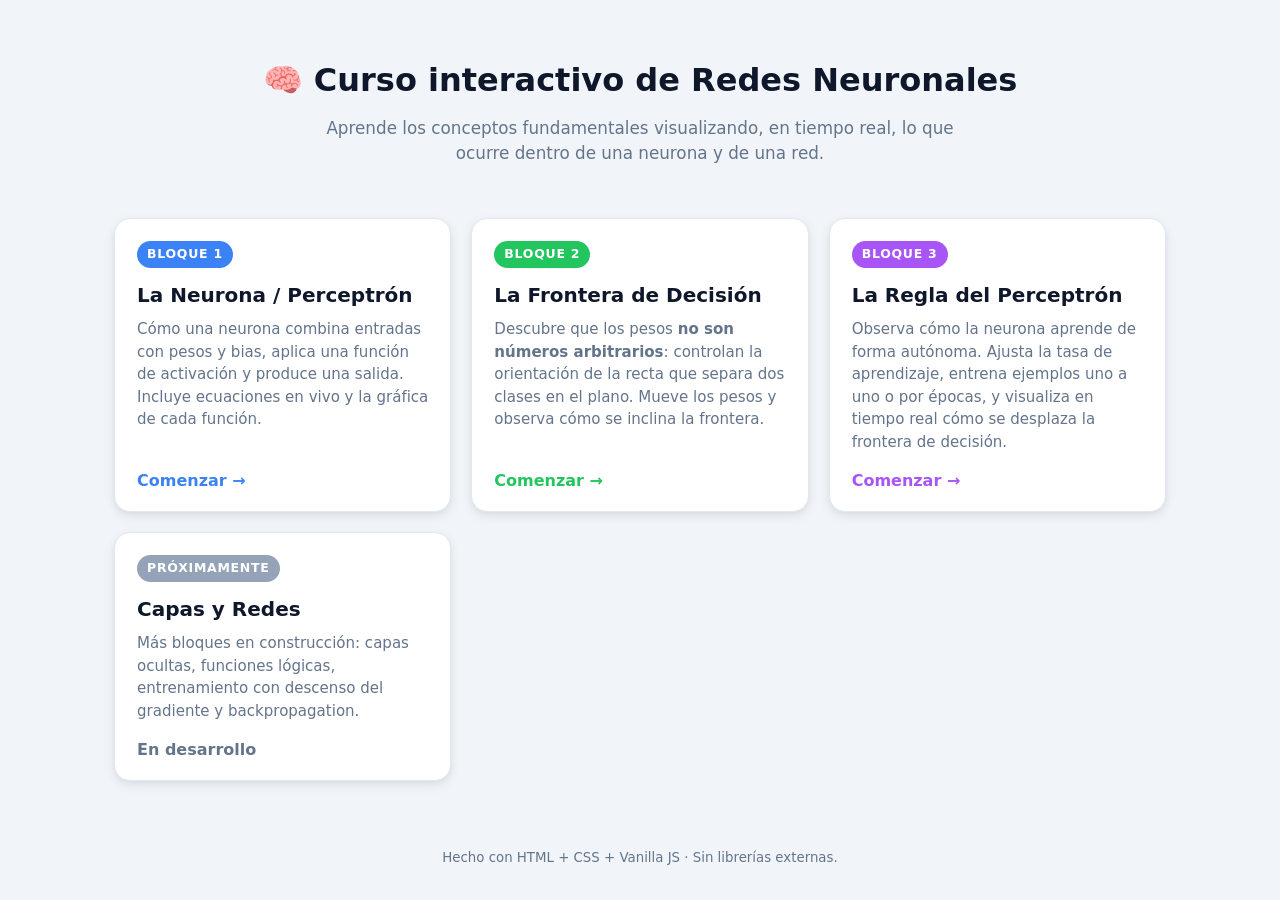
==== index.html @ b31fc993 "Initial commit: Curso Interactivo de Redes Neuronales" ====
<!DOCTYPE html>
<!--
  index.html — Curso interactivo de Redes Neuronales.
  Página MENÚ / índice de los bloques didácticos.

  Cada bloque enseña un concepto fundamental, reutilizando el código modular
  (js/neuron.js, js/activationFunctions.js, ...).

  Bloques disponibles:
    - Bloque 1: La neurona / perceptrón (cómo transforma entradas en salida).
    - Bloque 2: La frontera de decisión (cómo los pesos separan clases).
-->
<html lang="es">
<head>
  <meta charset="UTF-8" />
  <meta name="viewport" content="width=device-width, initial-scale=1.0" />
  <title>Curso de Redes Neuronales · Índice</title>
  <link rel="stylesheet" href="css/index.css" />
</head>
<body>
  <header class="hero">
    <h1>🧠 Curso interactivo de Redes Neuronales</h1>
    <p class="hero-sub">
      Aprende los conceptos fundamentales visualizando, en tiempo real, lo que
      ocurre dentro de una neurona y de una red.
    </p>
  </header>

  <main class="cards">
    <!-- Tarjeta del Bloque 1 -->
    <a href="bloque1.html" class="card card-b1">
      <div class="card-num">Bloque 1</div>
      <h2>La Neurona / Perceptrón</h2>
      <p>
        Cómo una neurona combina entradas con pesos y bias, aplica una función
        de activación y produce una salida. Incluye ecuaciones en vivo y la
        gráfica de cada función.
      </p>
      <span class="card-go">Comenzar →</span>
    </a>

    <!-- Tarjeta del Bloque 2 -->
    <a href="bloque2.html" class="card card-b2">
      <div class="card-num">Bloque 2</div>
      <h2>La Frontera de Decisión</h2>
      <p>
        Descubre que los pesos <strong>no son números arbitrarios</strong>:
        controlan la orientación de la recta que separa dos clases en el plano.
        Mueve los pesos y observa cómo se inclina la frontera.
      </p>
      <span class="card-go">Comenzar →</span>
    </a>

    <!-- Tarjeta del Bloque 3 -->
    <a href="bloque3.html" class="card card-b3">
      <div class="card-num">Bloque 3</div>
      <h2>La Regla del Perceptrón</h2>
      <p>
        Observa cómo la neurona aprende de forma autónoma.
        Ajusta la tasa de aprendizaje, entrena ejemplos uno a uno o por épocas,
        y visualiza en tiempo real cómo se desplaza la frontera de decisión.
      </p>
      <span class="card-go" style="color: #a855f7;">Comenzar →</span>
    </a>

    <!-- Tarjeta placeholder de futuros bloques -->
    <div class="card card-soon">
      <div class="card-num">Próximamente</div>
      <h2>Capas y Redes</h2>
      <p>
        Más bloques en construcción: capas ocultas, funciones lógicas,
        entrenamiento con descenso del gradiente y backpropagation.
      </p>
      <span class="card-go card-soon-tag">En desarrollo</span>
    </div>
  </main>

  <footer class="index-footer">
    <small>Hecho con HTML + CSS + Vanilla JS · Sin librerías externas.</small>
  </footer>
</body>
</html>
---- css/index.css ----
/* ===========================================================================
   index.css — Página índice del curso + barra de navegación entre bloques.
   =========================================================================== */

/* --- Variables y reset (comparten la paleta de styles.css) ------------- */
:root {
  --bg:         #f1f5f9;
  --bg-panel:   #ffffff;
  --border:     #e2e8f0;
  --text:       #0f172a;
  --text-muted: #64748b;
  --shadow:     0 4px 12px rgba(15, 23, 42, .08), 0 2px 4px rgba(15, 23, 42, .04);
  --radius:     16px;
  --font:       system-ui, -apple-system, "Segoe UI", Roboto, Helvetica, Arial, sans-serif;
}
* { box-sizing: border-box; }
html, body {
  margin: 0; padding: 0;
  font-family: var(--font);
  color: var(--text);
  background: var(--bg);
  line-height: 1.5;
}

/* --- Hero ------------------------------------------------------------- */
.hero {
  text-align: center;
  padding: 56px 20px 32px;
}
.hero h1 { margin: 0; font-size: 2rem; }
.hero-sub {
  max-width: 640px;
  margin: 12px auto 0;
  color: var(--text-muted);
  font-size: 1.05rem;
}

/* --- Tarjetas de los bloques ----------------------------------------- */
.cards {
  display: grid;
  grid-template-columns: repeat(auto-fit, minmax(280px, 1fr));
  gap: 20px;
  max-width: 1100px;
  margin: 0 auto;
  padding: 20px 24px 40px;
}
.card {
  display: flex;
  flex-direction: column;
  background: var(--bg-panel);
  border: 1px solid var(--border);
  border-radius: var(--radius);
  box-shadow: var(--shadow);
  padding: 22px 22px 18px;
  text-decoration: none;
  color: inherit;
  transition: transform .12s ease, box-shadow .12s ease;
}
.card:hover {
  transform: translateY(-3px);
  box-shadow: 0 10px 24px rgba(15, 23, 42, .14);
}
.card-num {
  font-size: .78rem;
  font-weight: 800;
  text-transform: uppercase;
  letter-spacing: .06em;
  color: #fff;
  padding: 4px 10px;
  border-radius: 20px;
  align-self: flex-start;
  margin-bottom: 12px;
}
.card-b1 .card-num   { background: #3b82f6; }   /* azul  */
.card-b2 .card-num   { background: #22c55e; }   /* verde */
.card-b3 .card-num   { background: #a855f7; }   /* morado */
.card-soon .card-num { background: #94a3b8; }   /* gris  */

.card h2 { margin: 0 0 8px; font-size: 1.25rem; }
.card p  { margin: 0 0 16px; color: var(--text-muted); font-size: .94rem; flex: 1; }
.card-go {
  font-weight: 700;
  color: #3b82f6;
}
.card-b2 .card-go { color: #22c55e; }
.card-soon-tag { color: var(--text-muted); }

.index-footer {
  text-align: center;
  padding: 24px;
  color: var(--text-muted);
}

/* --- Barra de navegación entre bloques (compartida por bloque1/2) ----- */
.block-nav {
  display: flex;
  gap: 6px;
  align-items: center;
  background: #ffffff;
  border-bottom: 1px solid var(--border);
  padding: 8px 16px;
  box-shadow: 0 1px 2px rgba(15, 23, 42, .04);
}
.block-nav a {
  font-size: .85rem;
  font-weight: 600;
  text-decoration: none;
  color: var(--text-muted);
  padding: 6px 12px;
  border-radius: 8px;
  transition: background .12s ease, color .12s ease;
}
.block-nav a:hover { background: #f1f5f9; color: var(--text); }
.block-nav a.active {
  background: #eff6ff;
  color: #2563eb;
}
.block-nav .nav-home { margin-right: 6px; }
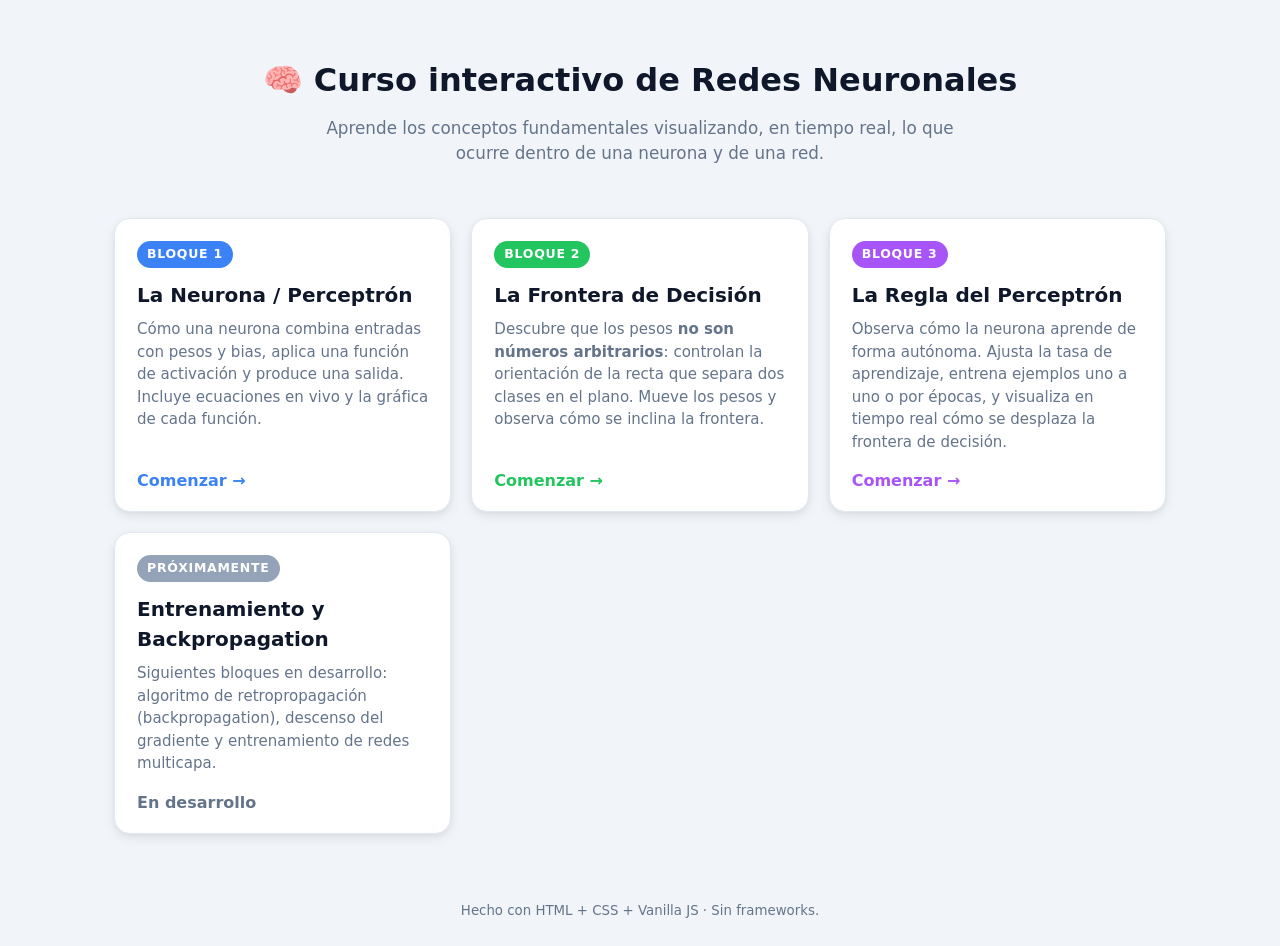
==== commit ce621f77: "Corrige errores de los bloques 1-3 y actualiza textos - Bloque 3: el panel Predicción/Error muestra " ====
--- a/index.html
+++ b/index.html
@@ -9,6 +9,7 @@
   Bloques disponibles:
     - Bloque 1: La neurona / perceptrón (cómo transforma entradas en salida).
     - Bloque 2: La frontera de decisión (cómo los pesos separan clases).
+    - Bloque 3: La regla del perceptrón (cómo la neurona aprende de sus errores).
 -->
 <html lang="es">
 <head>
@@ -66,17 +67,16 @@
     <!-- Tarjeta placeholder de futuros bloques -->
     <div class="card card-soon">
       <div class="card-num">Próximamente</div>
-      <h2>Capas y Redes</h2>
+      <h2>Entrenamiento y Backpropagation</h2>
       <p>
-        Más bloques en construcción: capas ocultas, funciones lógicas,
-        entrenamiento con descenso del gradiente y backpropagation.
+        Siguientes bloques en desarrollo: algoritmo de retropropagación (backpropagation), descenso del gradiente y entrenamiento de redes multicapa.
       </p>
       <span class="card-go card-soon-tag">En desarrollo</span>
     </div>
   </main>
 
   <footer class="index-footer">
-    <small>Hecho con HTML + CSS + Vanilla JS · Sin librerías externas.</small>
+    <small>Hecho con HTML + CSS + Vanilla JS · Sin frameworks.</small>
   </footer>
 </body>
 </html>
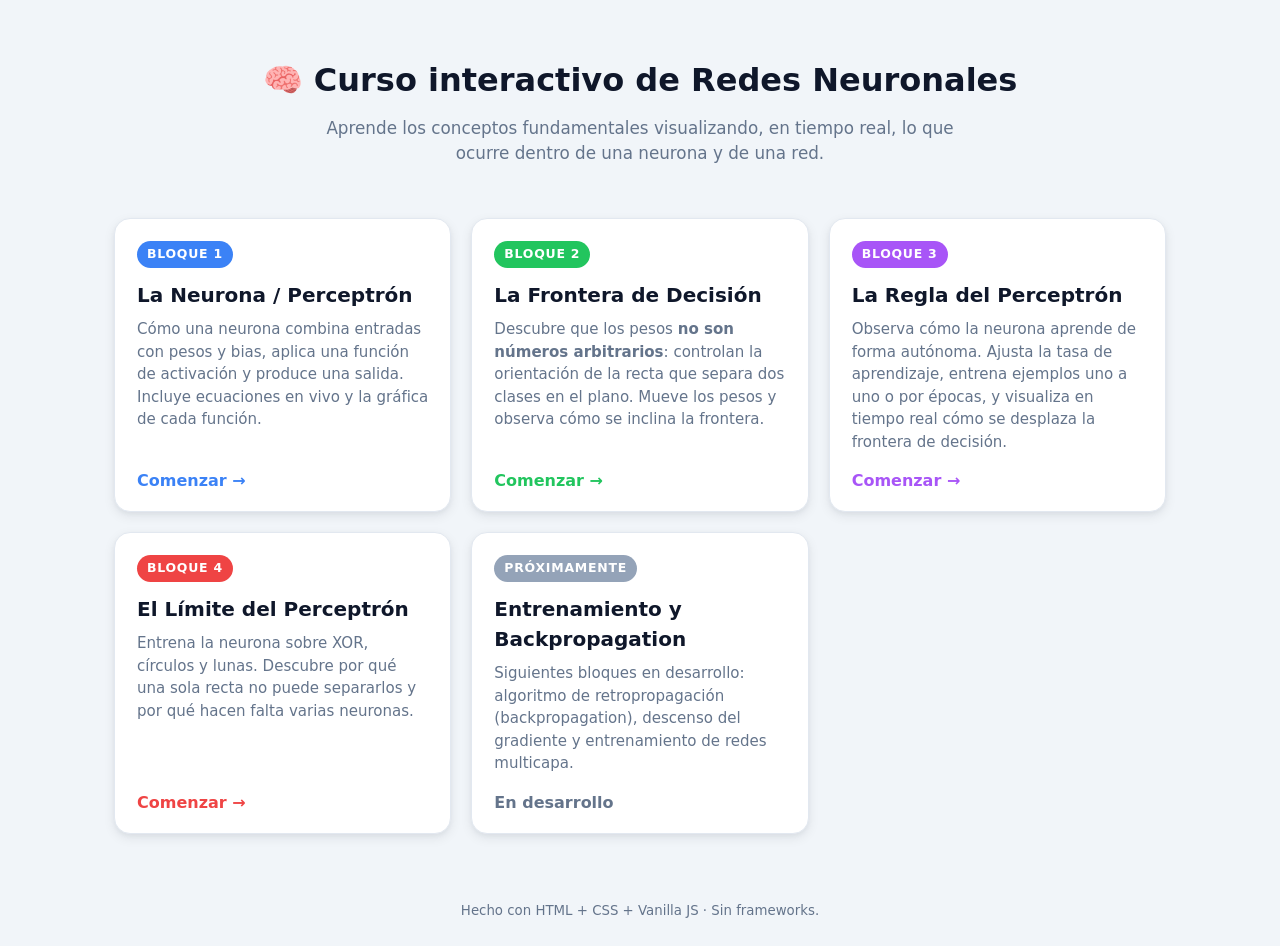
==== commit d91d2899: "Añade Bloque 4: el límite del perceptrón (XOR) - bloque4.html: datasets XOR, círculos, lunas y separ" ====
--- a/index.html
+++ b/index.html
@@ -10,6 +10,7 @@
     - Bloque 1: La neurona / perceptrón (cómo transforma entradas en salida).
     - Bloque 2: La frontera de decisión (cómo los pesos separan clases).
     - Bloque 3: La regla del perceptrón (cómo la neurona aprende de sus errores).
+    - Bloque 4: El límite del perceptrón (XOR y datos no lineales).
 -->
 <html lang="es">
 <head>
@@ -64,6 +65,17 @@
       <span class="card-go" style="color: #a855f7;">Comenzar →</span>
     </a>
 
+    <!-- Tarjeta del Bloque 4 -->
+    <a href="bloque4.html" class="card card-b4">
+      <div class="card-num">Bloque 4</div>
+      <h2>El Límite del Perceptrón</h2>
+      <p>
+        Entrena la neurona sobre XOR, círculos y lunas. Descubre por qué una
+        sola recta no puede separarlos y por qué hacen falta varias neuronas.
+      </p>
+      <span class="card-go">Comenzar →</span>
+    </a>
+
     <!-- Tarjeta placeholder de futuros bloques -->
     <div class="card card-soon">
       <div class="card-num">Próximamente</div>
--- a/css/index.css
+++ b/css/index.css
@@ -74,6 +74,8 @@
 .card-b1 .card-num   { background: #3b82f6; }   /* azul  */
 .card-b2 .card-num   { background: #22c55e; }   /* verde */
 .card-b3 .card-num   { background: #a855f7; }   /* morado */
+.card-b4 .card-num   { background: #ef4444; }   /* rojo  */
+.card-b4 .card-go    { color: #ef4444; }
 .card-soon .card-num { background: #94a3b8; }   /* gris  */
 
 .card h2 { margin: 0 0 8px; font-size: 1.25rem; }
@@ -90,29 +92,3 @@
   padding: 24px;
   color: var(--text-muted);
 }
-
-/* --- Barra de navegación entre bloques (compartida por bloque1/2) ----- */
-.block-nav {
-  display: flex;
-  gap: 6px;
-  align-items: center;
-  background: #ffffff;
-  border-bottom: 1px solid var(--border);
-  padding: 8px 16px;
-  box-shadow: 0 1px 2px rgba(15, 23, 42, .04);
-}
-.block-nav a {
-  font-size: .85rem;
-  font-weight: 600;
-  text-decoration: none;
-  color: var(--text-muted);
-  padding: 6px 12px;
-  border-radius: 8px;
-  transition: background .12s ease, color .12s ease;
-}
-.block-nav a:hover { background: #f1f5f9; color: var(--text); }
-.block-nav a.active {
-  background: #eff6ff;
-  color: #2563eb;
-}
-.block-nav .nav-home { margin-right: 6px; }
